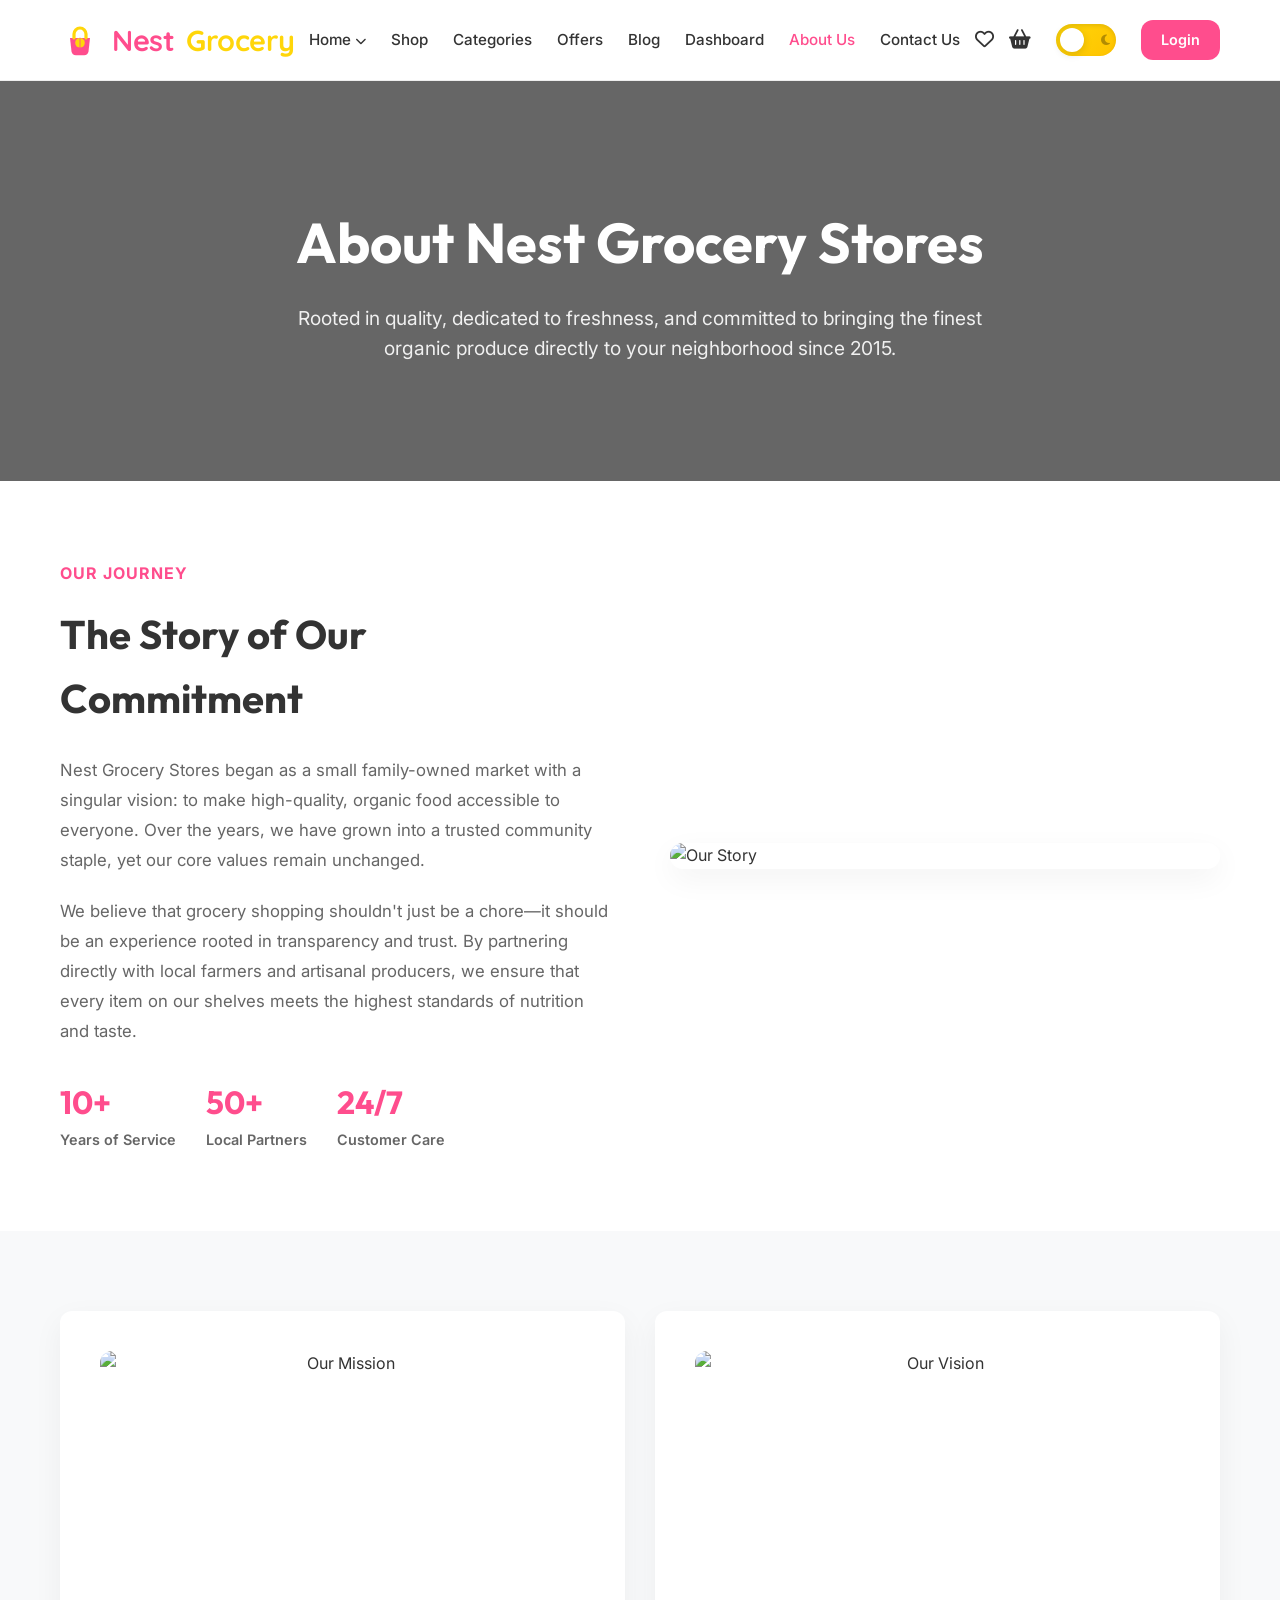
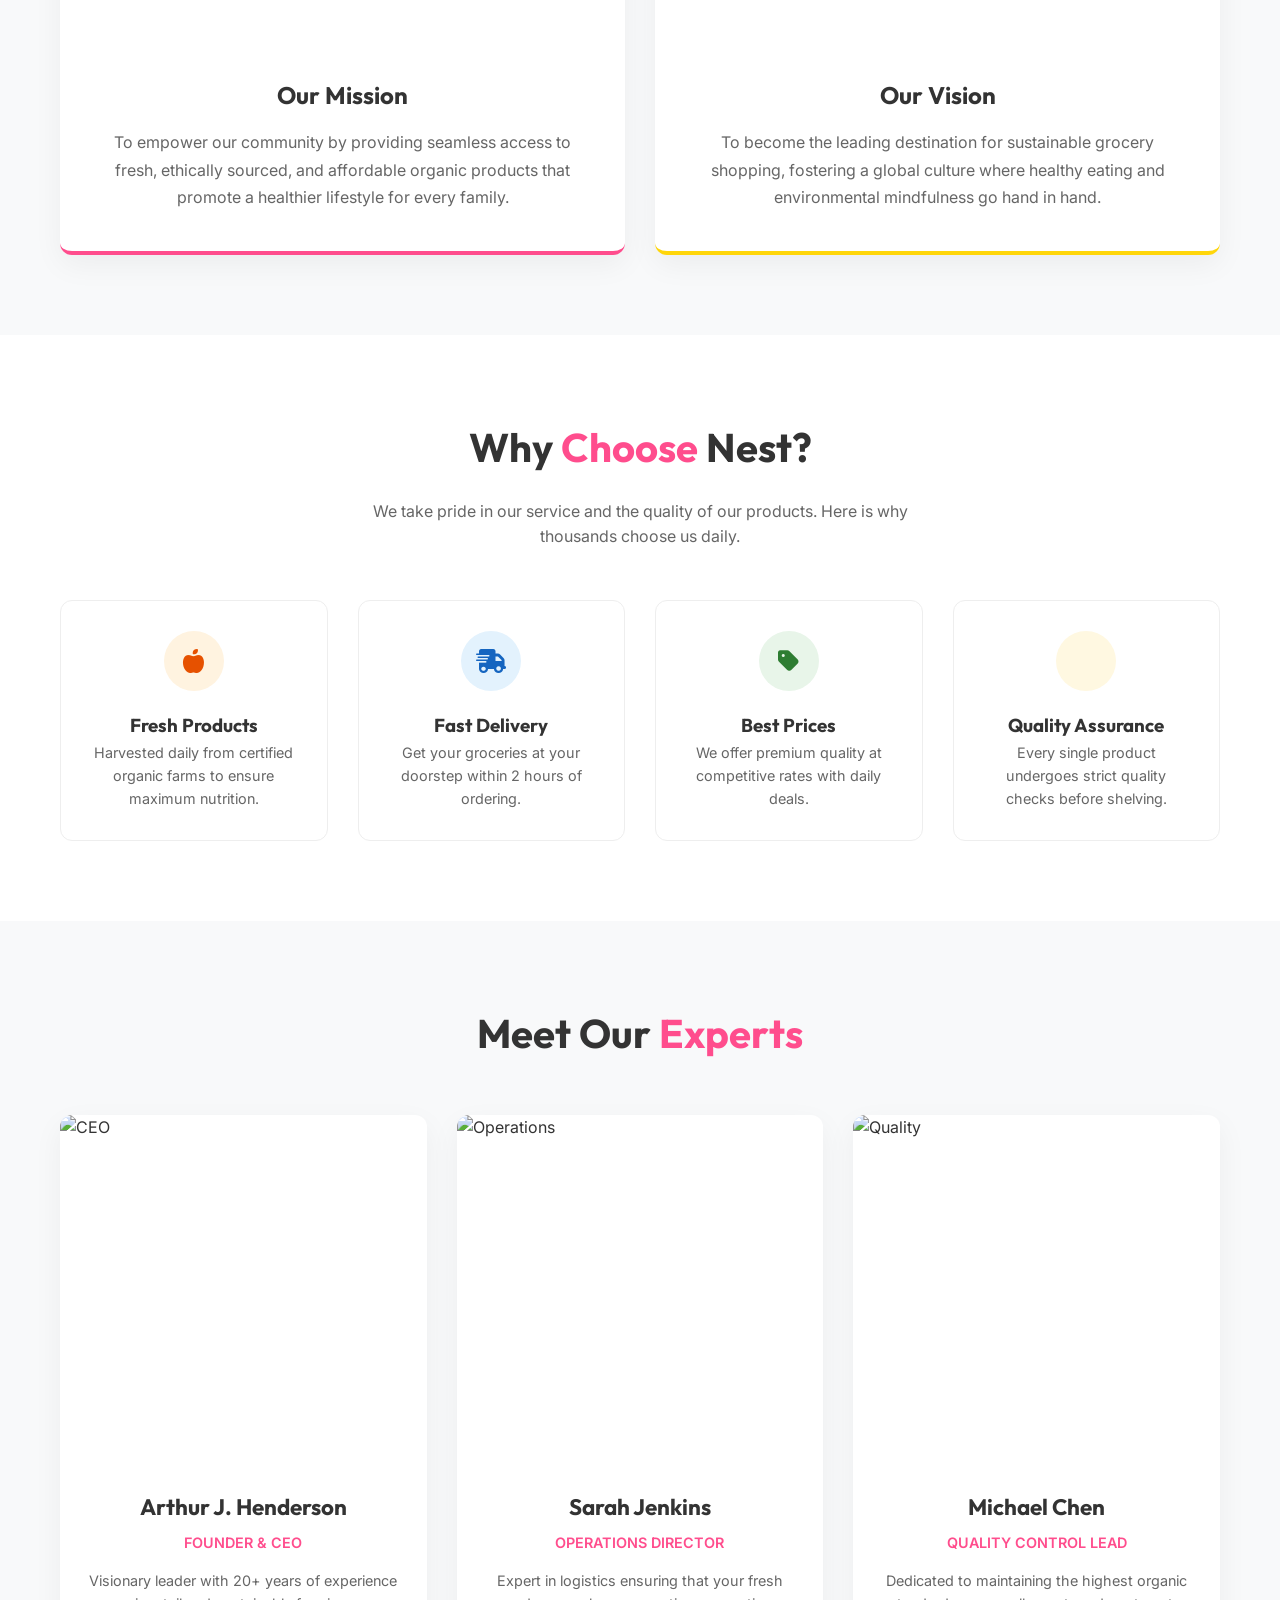
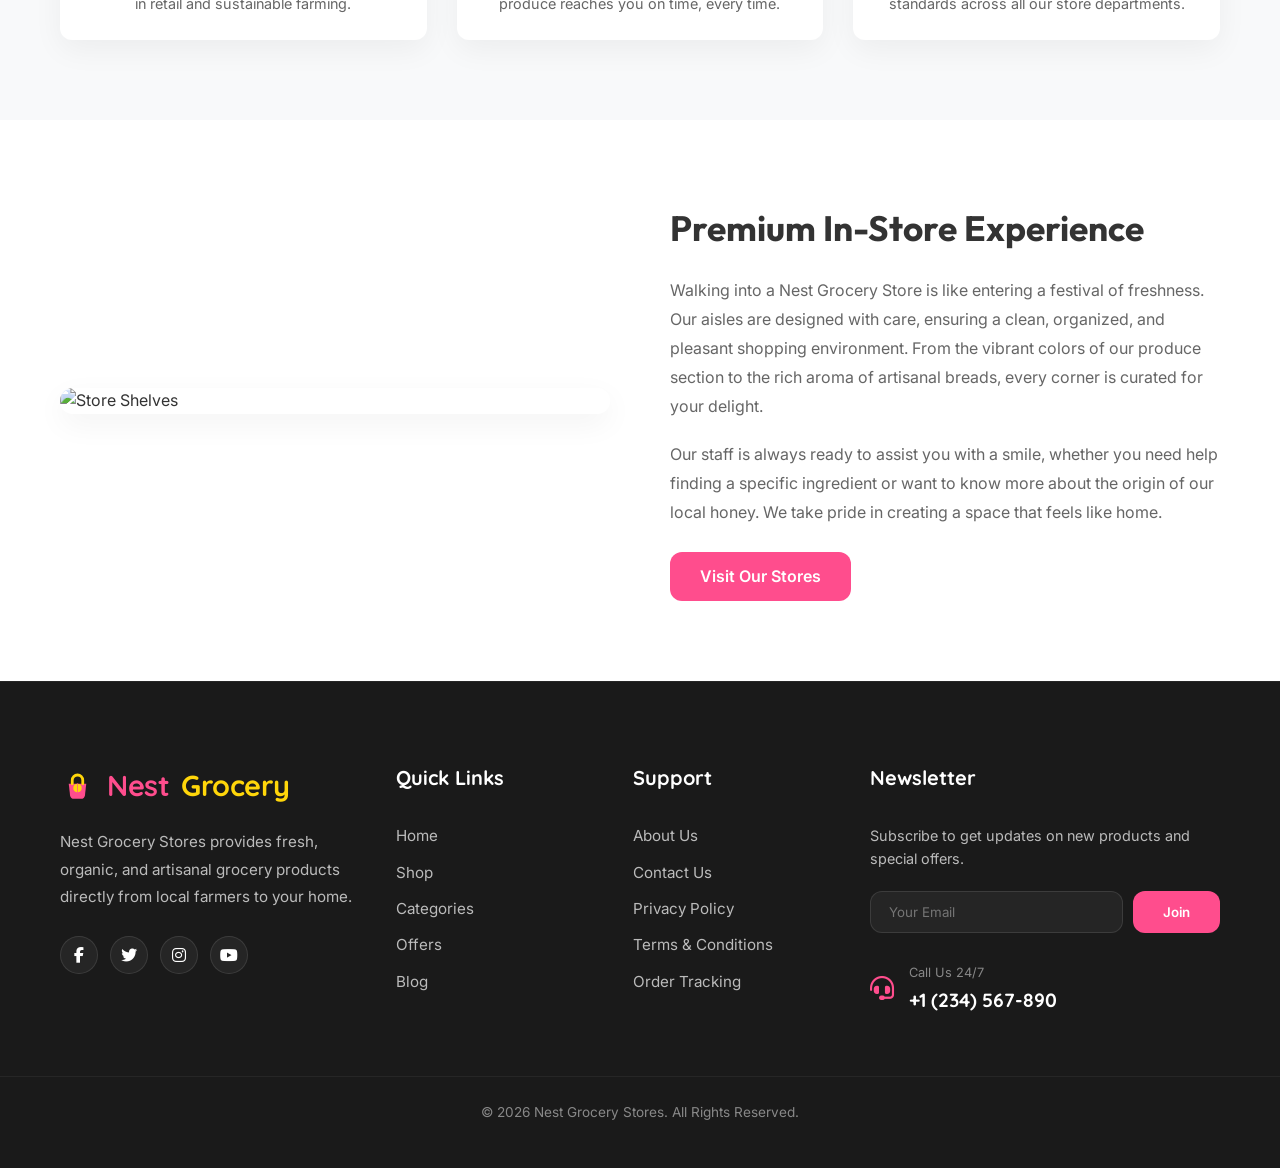
==== about.html @ db53ee0a "first commit" ====
<!DOCTYPE html>
<html lang="en">

<head>
    <meta charset="UTF-8">
    <meta name="viewport" content="width=device-width, initial-scale=1.0">
    <title>About Us | Nest Grocery Stores - Our Story & Mission</title>
    <!-- Google Fonts -->
    <link
        href="https://fonts.googleapis.com/css2?family=Inter:wght@400;500;600;700&family=Outfit:wght@500;700;800&family=Quicksand:wght@600;700&display=swap"
        rel="stylesheet">
    <!-- Font Awesome -->
    <link rel="stylesheet" href="https://cdnjs.cloudflare.com/ajax/libs/font-awesome/6.4.0/css/all.min.css">
    <!-- Favicon -->
    <link rel="icon" type="image/svg+xml" href="img/logo-icon.svg">
    <!-- Custom CSS -->
    <link rel="stylesheet" href="css/style.css">
</head>

<body>

    <!-- Header Section -->
    <header>
        <div class="container nav-container">
            <a href="index.html" class="logo">
                <div class="logo-icon">
                    <img src="img/logo-icon.svg" alt="Nest Logo">
                </div>
                Nest<span>Grocery</span>
            </a>
            <nav>
                <ul class="nav-links">
                    <li class="dropdown">
                        <a href="index.html" class="nav-link">Home <i class="fas fa-chevron-down"
                                style="font-size: 0.7rem;"></i></a>
                        <ul class="dropdown-menu">
                            <li><a href="index.html" class="dropdown-link">Home 1</a></li>
                            <li><a href="home2.html" class="dropdown-link">Home 2</a></li>
                        </ul>
                    </li>
                    <li><a href="shop.html" class="nav-link">Shop</a></li>
                    <li><a href="categories.html" class="nav-link">Categories</a></li>
                    <li><a href="offers.html" class="nav-link">Offers</a></li>
                    <li><a href="blog.html" class="nav-link">Blog</a></li>
                    <li><a href="dashboard.html" class="nav-link">Dashboard</a></li>
                    <li><a href="about.html" class="nav-link active">About Us</a></li>
                    <li><a href="contact.html" class="nav-link">Contact Us</a></li>
                </ul>
            </nav>
            <div class="nav-icons">
                <a href="wishlist.html" class="icon-btn" title="Wishlist"><i class="far fa-heart"></i></a>
                <a href="cart.html" class="icon-btn" title="Cart"><i class="fas fa-shopping-basket"></i></a>

                <div class="theme-switch-wrapper">
                    <label class="theme-switch" for="theme-switch">
                        <input type="checkbox" id="theme-switch">
                        <div class="slider">
                            <i class="fas fa-sun"></i>
                            <i class="fas fa-moon"></i>
                        </div>
                    </label>
                </div>

                <a href="login.html" class="btn btn-pink btn-sm" style="margin-left: 10px;">Login</a>

                <i class="fas fa-bars mobile-toggle"></i>
            </div>
        </div>
    </header>

    <!-- Hero Section -->
    <section class="about-hero">
        <div class="container">
            <div class="about-hero-content">
                <h1>About <span>Nest Grocery</span> Stores</h1>
                <p>Rooted in quality, dedicated to freshness, and committed to bringing the finest organic produce
                    directly to your neighborhood since 2015.</p>
            </div>
        </div>
    </section>

    <!-- Our Story Section -->
    <section class="story-section">
        <div class="container">
            <div class="story-grid">
                <div class="story-content">
                    <span
                        style="color: var(--primary-pink); font-weight: 700; text-transform: uppercase; letter-spacing: 1px;">Our
                        Journey</span>
                    <h2 style="font-size: 2.5rem; margin: 15px 0 25px;">The Story of Our <span>Commitment</span></h2>
                    <p style="color: var(--text-muted); margin-bottom: 20px; font-size: 1.05rem; line-height: 1.8;">Nest
                        Grocery Stores began as a small family-owned market with a singular vision: to make
                        high-quality, organic food accessible to everyone. Over the years, we have grown into a trusted
                        community staple, yet our core values remain unchanged.</p>
                    <p style="color: var(--text-muted); margin-bottom: 25px; font-size: 1.05rem; line-height: 1.8;">We
                        believe that grocery shopping shouldn't just be a chore—it should be an experience rooted in
                        transparency and trust. By partnering directly with local farmers and artisanal producers, we
                        ensure that every item on our shelves meets the highest standards of nutrition and taste.</p>
                    <div style="display: flex; gap: 30px; margin-top: 30px;">
                        <div>
                            <h3 style="color: var(--primary-pink); font-size: 2rem;">10+</h3>
                            <p style="font-size: 0.9rem; font-weight: 600; color: var(--text-muted);">Years of Service
                            </p>
                        </div>
                        <div>
                            <h3 style="color: var(--primary-pink); font-size: 2rem;">50+</h3>
                            <p style="font-size: 0.9rem; font-weight: 600; color: var(--text-muted);">Local Partners</p>
                        </div>
                        <div>
                            <h3 style="color: var(--primary-pink); font-size: 2rem;">24/7</h3>
                            <p style="font-size: 0.9rem; font-weight: 600; color: var(--text-muted);">Customer Care</p>
                        </div>
                    </div>
                </div>
                <div class="story-image">
                    <img src="https://images.unsplash.com/photo-1578916171728-46686eac8d58?auto=format&fit=crop&q=80&w=800"
                        alt="Our Story" style="border-radius: 20px; box-shadow: var(--shadow); width: 100%;">
                </div>
            </div>
        </div>
    </section>

    <!-- Mission & Vision Section -->
    <section class="mission-vision-section">
        <div class="container">
            <div class="mv-grid">
                <div class="mv-card">
                    <img src="https://images.unsplash.com/photo-1516594798947-e65505dbb29d?auto=format&fit=crop&q=80&w=600"
                        alt="Our Mission" class="mv-image">
                    <h2 style="margin-bottom: 15px;">Our <span>Mission</span></h2>
                    <p style="color: var(--text-muted); line-height: 1.7;">To empower our community by providing
                        seamless access to fresh, ethically sourced, and affordable organic products that promote a
                        healthier lifestyle for every family.</p>
                </div>
                <div class="mv-card vision">
                    <img src="https://images.unsplash.com/photo-1466692476868-aef1dfb1e735?auto=format&fit=crop&q=80&w=600"
                        alt="Our Vision" class="mv-image">
                    <h2 style="margin-bottom: 15px;">Our <span>Vision</span></h2>
                    <p style="color: var(--text-muted); line-height: 1.7;">To become the leading destination for
                        sustainable grocery shopping, fostering a global culture where healthy eating and environmental
                        mindfulness go hand in hand.</p>
                </div>
            </div>
        </div>
    </section>

    <!-- Why Choose Us Section -->
    <section class="section">
        <div class="container">
            <h2 class="section-title">Why <span>Choose</span> Nest?</h2>
            <p style="text-align: center; color: var(--text-muted); max-width: 600px; margin: -20px auto 40px;">We take
                pride in our service and the quality of our products. Here is why thousands choose us daily.</p>
            <div class="features-grid">
                <div class="feature-item">
                    <div class="feature-icon"><i class="fas fa-apple-whole"></i></div>
                    <h3>Fresh Products</h3>
                    <p style="color: var(--text-muted); font-size: 0.9rem;">Harvested daily from certified organic farms
                        to ensure maximum nutrition.</p>
                </div>
                <div class="feature-item">
                    <div class="feature-icon" style="background: var(--promo-blue-bg); color: var(--promo-blue-text);">
                        <i class="fas fa-truck-fast"></i>
                    </div>
                    <h3>Fast Delivery</h3>
                    <p style="color: var(--text-muted); font-size: 0.9rem;">Get your groceries at your doorstep within 2
                        hours of ordering.</p>
                </div>
                <div class="feature-item">
                    <div class="feature-icon" style="background: #e8f5e9; color: #2e7d32;"><i class="fas fa-tag"></i>
                    </div>
                    <h3>Best Prices</h3>
                    <p style="color: var(--text-muted); font-size: 0.9rem;">We offer premium quality at competitive
                        rates with daily deals.</p>
                </div>
                <div class="feature-item">
                    <div class="feature-icon" style="background: #fff8e1; color: #ffa000;"><i
                            class="fas fa-shield-check"></i></div>
                    <h3>Quality Assurance</h3>
                    <p style="color: var(--text-muted); font-size: 0.9rem;">Every single product undergoes strict
                        quality checks before shelving.</p>
                </div>
            </div>
        </div>
    </section>

    <!-- Our Team Section -->
    <section class="section" style="background-color: var(--bg-soft);">
        <div class="container">
            <h2 class="section-title">Meet Our <span>Experts</span></h2>
            <div class="team-grid">
                <div class="team-card">
                    <img src="https://images.unsplash.com/photo-1519085360753-af0119f7cbe7?auto=format&fit=crop&q=80&w=800"
                        alt="CEO" class="team-image">
                    <div class="team-info">
                        <h3 class="team-name">Arthur J. Henderson</h3>
                        <span class="team-role">Founder & CEO</span>
                        <p style="color: var(--text-muted); font-size: 0.9rem;">Visionary leader with 20+ years of
                            experience in retail and sustainable farming.</p>
                    </div>
                </div>
                <div class="team-card">
                    <img src="https://images.unsplash.com/photo-1573496359142-b8d87734a5a2?auto=format&fit=crop&q=80&w=800"
                        alt="Operations" class="team-image">
                    <div class="team-info">
                        <h3 class="team-name">Sarah Jenkins</h3>
                        <span class="team-role">Operations Director</span>
                        <p style="color: var(--text-muted); font-size: 0.9rem;">Expert in logistics ensuring that your
                            fresh produce reaches you on time, every time.</p>
                    </div>
                </div>
                <div class="team-card">
                    <img src="https://images.unsplash.com/photo-1560250097-0b93528c311a?auto=format&fit=crop&q=80&w=800"
                        alt="Quality" class="team-image">
                    <div class="team-info">
                        <h3 class="team-name">Michael Chen</h3>
                        <span class="team-role">Quality Control Lead</span>
                        <p style="color: var(--text-muted); font-size: 0.9rem;">Dedicated to maintaining the highest
                            organic standards across all our store departments.</p>
                    </div>
                </div>
            </div>
        </div>
    </section>

    <!-- Store Experience Section -->
    <section class="section">
        <div class="container">
            <div class="story-grid">
                <div class="story-image">
                    <img src="https://images.unsplash.com/photo-1628102422288-0f5f48d3c9ec?auto=format&fit=crop&q=80&w=800"
                        alt="Store Shelves" style="border-radius: 20px; box-shadow: var(--shadow); width: 100%;">
                </div>
                <div class="story-content">
                    <h2 style="font-size: 2.2rem; margin-bottom: 20px;">Premium <span>In-Store</span> Experience</h2>
                    <p style="color: var(--text-muted); line-height: 1.8; margin-bottom: 20px;">Walking into a Nest
                        Grocery Store is like entering a festival of freshness. Our aisles are designed with care,
                        ensuring a clean, organized, and pleasant shopping environment. From the vibrant colors of our
                        produce section to the rich aroma of artisanal breads, every corner is curated for your delight.
                    </p>
                    <p style="color: var(--text-muted); line-height: 1.8;">Our staff is always ready to assist you with
                        a smile, whether you need help finding a specific ingredient or want to know more about the
                        origin of our local honey. We take pride in creating a space that feels like home.</p>
                    <a href="contact.html" class="btn btn-pink" style="margin-top: 25px;">Visit Our Stores</a>
                </div>
            </div>
        </div>
    </section>

    <!-- Footer Section -->
    <footer>
        <div class="container footer-grid">
            <div class="footer-about">
                <a href="index.html" class="logo" style="margin-bottom: 20px;">
                    <div class="logo-icon">
                        <img src="img/logo-icon.svg" alt="Nest Logo" style="height: 35px;">
                    </div>
                    Nest<span>Grocery</span>
                </a>
                <p>Nest Grocery Stores provides fresh, organic, and artisanal grocery products directly from local
                    farmers to your home.</p>
                <div class="social-icons">
                    <a href="#" class="social-icon"><i class="fab fa-facebook-f"></i></a>
                    <a href="#" class="social-icon"><i class="fab fa-twitter"></i></a>
                    <a href="#" class="social-icon"><i class="fab fa-instagram"></i></a>
                    <a href="#" class="social-icon"><i class="fab fa-youtube"></i></a>
                </div>
            </div>

            <div class="footer-links-col">
                <h4 class="footer-title">Quick Links</h4>
                <ul class="footer-links">
                    <li><a href="index.html">Home</a></li>
                    <li><a href="shop.html">Shop</a></li>
                    <li><a href="categories.html">Categories</a></li>
                    <li><a href="offers.html">Offers</a></li>
                    <li><a href="blog.html">Blog</a></li>
                </ul>
            </div>

            <div class="footer-links-col">
                <h4 class="footer-title">Support</h4>
                <ul class="footer-links">
                    <li><a href="about.html">About Us</a></li>
                    <li><a href="contact.html">Contact Us</a></li>
                    <li><a href="#">Privacy Policy</a></li>
                    <li><a href="#">Terms & Conditions</a></li>
                    <li><a href="#">Order Tracking</a></li>
                </ul>
            </div>

            <div class="footer-newsletter">
                <h4 class="footer-title">Newsletter</h4>
                <p style="font-size: 0.9rem; color: #bbbbbb; margin-bottom: 20px;">Subscribe to get updates on new
                    products and special offers.</p>
                <form class="newsletter-form">
                    <input type="email" placeholder="Your Email">
                    <button type="submit" class="btn btn-pink">Join</button>
                </form>
                <div class="footer-contact-info"
                    style="margin-top: 30px; display: flex; align-items: center; gap: 15px;">
                    <div class="phone-icon" style="color: var(--primary-pink); font-size: 1.5rem;">
                        <i class="fas fa-headset"></i>
                    </div>
                    <div>
                        <p style="font-size: 0.8rem; color: #888888; margin-bottom: 2px;">Call Us 24/7</p>
                        <h4 style="font-family: 'Quicksand', sans-serif; color: #ffffff;">+1 (234) 567-890</h4>
                    </div>
                </div>
            </div>
        </div>
        <div class="copyright">
            <div class="container">
                <p>&copy; 2026 Nest Grocery Stores. All Rights Reserved.</p>
            </div>
        </div>
    </footer>

    <!-- Scripts -->
    <script src="js/main.js"></script>
</body>

</html>
---- css/style.css ----
/* Design System - Nest Grocery Stores */
:root {
    /* Light Mode Palette */
    --primary-pink: #ff4d8d;
    --primary-yellow: #ffd60a;
    --primary-pink-hover: #e03a74;
    --primary-yellow-hover: #ffca00;

    --bg-color: #ffffff;
    --bg-soft: #f8f9fa;
    --text-color: #333333;
    --text-muted: #666666;
    --border-color: #eeeeee;
    --card-bg: #ffffff;
    --shadow: 0 10px 30px rgba(0, 0, 0, 0.05);
    --header-bg: rgba(255, 255, 255, 0.9);

    --white: #ffffff;
    --black: #000000;
    --promo-orange-bg: #fff3e0;
    --promo-orange-text: #e65100;
    --promo-blue-bg: #e3f2fd;
    --promo-blue-text: #1565c0;
    --success-bg: #e8f5e9;
    --success-text: #2e7d32;
    --warning-bg: #fff8e1;
    --warning-text: #ffa000;

    /* Transitions */
    --transition: all 0.3s cubic-bezier(0.4, 0, 0.2, 1);
    --radius: 12px;
}

[data-theme="dark"] {
    --bg-color: #121212;
    --bg-soft: #1e1e1e;
    --text-color: #e0e0e0;
    --text-muted: #aaaaaa;
    --border-color: #333333;
    --card-bg: #1e1e1e;
    --shadow: 0 10px 30px rgba(0, 0, 0, 0.3);
    --header-bg: rgba(18, 18, 18, 0.9);
    --promo-orange-bg: #2d1d10;
    --promo-orange-text: #ffb74d;
    --promo-blue-bg: #0d2538;
    --promo-blue-text: #90caf9;
    --success-bg: #1b3320;
    --success-text: #81c784;
    --warning-bg: #332b00;
    --warning-text: #ffd54f;
}

* {
    margin: 0;
    padding: 0;
    box-sizing: border-box;
}

body {
    font-family: 'Inter', sans-serif;
    background-color: var(--bg-color);
    color: var(--text-color);
    line-height: 1.6;
    transition: var(--transition);
    overflow-x: hidden;
}

h1,
h2,
h3,
h4,
h5,
h6 {
    font-family: 'Outfit', sans-serif;
}

a {
    text-decoration: none;
    color: inherit;
    transition: var(--transition);
}

ul {
    list-style: none;
}

img {
    max-width: 100%;
    display: block;
}

button {
    cursor: pointer;
    border: none;
    outline: none;
    background: none;
    font-family: inherit;
    transition: var(--transition);
}

/* Global Container */
.container {
    max-width: 1200px;
    margin: 0 auto;
    padding: 0 20px;
}

/* Section Spacing */
.section {
    padding: 80px 0;
}

/* Headings */
.section-title {
    text-align: center;
    font-size: 2.5rem;
    margin-bottom: 40px;
}

.section-title span {
    color: var(--primary-pink);
}

/* Buttons */
.btn {
    display: inline-block;
    padding: 12px 30px;
    border-radius: var(--radius);
    font-weight: 600;
    text-align: center;
    white-space: nowrap;
}

.btn-sm {
    padding: 8px 20px;
    font-size: 0.9rem;
}

.btn-pink {
    background-color: var(--primary-pink);
    color: var(--white);
}

.btn-pink:hover {
    background-color: var(--primary-pink-hover);
    transform: translateY(-3px);
    box-shadow: 0 5px 15px rgba(255, 77, 141, 0.3);
}

.btn-yellow {
    background-color: var(--primary-yellow);
    color: var(--black);
}

.btn-yellow:hover {
    background-color: var(--primary-yellow-hover);
    transform: translateY(-3px);
    box-shadow: 0 5px 15px rgba(255, 214, 10, 0.3);
}

.btn-outline {
    border: 2px solid var(--primary-pink);
    color: var(--primary-pink);
}

.btn-outline:hover {
    background-color: var(--primary-pink);
    color: var(--white);
}

/* Header & Navigation */
header {
    position: sticky;
    top: 0;
    z-index: 1000;
    background-color: var(--header-bg);
    backdrop-filter: blur(10px);
    border-bottom: 1px solid var(--border-color);
    transition: var(--transition);
}

.nav-container {
    display: flex;
    justify-content: space-between;
    align-items: center;
    height: 80px;
}

.logo {
    font-family: 'Quicksand', sans-serif;
    font-size: 1.8rem;
    font-weight: 700;
    color: var(--primary-pink);
    display: flex;
    align-items: center;
    gap: 12px;
    letter-spacing: -0.5px;
}

.logo-icon {
    display: flex;
    align-items: center;
    justify-content: center;
}

.logo-icon img {
    height: 40px;
    width: auto;
}

.logo span {
    color: var(--primary-yellow);
}

.nav-links {
    display: flex;
    gap: 25px;
    align-items: center;
}

.nav-link {
    font-weight: 500;
    font-size: 0.95rem;
    position: relative;
}

.nav-link:hover,
.nav-link.active {
    color: var(--primary-pink);
}

/* Dropdown */
.dropdown {
    position: relative;
}

.dropdown-menu {
    position: absolute;
    top: 100%;
    left: 0;
    background-color: var(--card-bg);
    min-width: 180px;
    box-shadow: var(--shadow);
    border-radius: var(--radius);
    padding: 10px 0;
    opacity: 0;
    visibility: hidden;
    transform: translateY(10px);
    transition: var(--transition);
    border: 1px solid var(--border-color);
}

.dropdown:hover .dropdown-menu {
    opacity: 1;
    visibility: visible;
    transform: translateY(0);
}

.dropdown-link {
    display: block;
    padding: 10px 20px;
    font-size: 0.9rem;
}

.dropdown-link:hover {
    background-color: var(--bg-soft);
    color: var(--primary-pink);
}

.nav-icons {
    display: flex;
    align-items: center;
    gap: 15px;
}

.icon-btn {
    font-size: 1.2rem;
    color: var(--text-color);
    position: relative;
}

.icon-btn:hover {
    color: var(--primary-pink);
}

.badge {
    position: absolute;
    top: -8px;
    right: -8px;
    background-color: var(--primary-pink);
    color: white;
    font-size: 0.7rem;
    width: 18px;
    height: 18px;
    border-radius: 50%;
    display: flex;
    align-items: center;
    justify-content: center;
}

/* Mobile Menu Toggle */
.mobile-toggle {
    display: none;
    font-size: 1.5rem;
}

/* Redesigned Theme Toggle */
.theme-switch-wrapper {
    display: flex;
    align-items: center;
    margin-left: 10px;
}

.theme-switch {
    display: inline-block;
    height: 32px;
    position: relative;
    width: 60px;
    transition: transform var(--transition);
}

.theme-switch input {
    display: none;
}

.slider {
    background: linear-gradient(135deg, var(--primary-yellow), #ffc300);
    bottom: 0;
    cursor: pointer;
    left: 0;
    position: absolute;
    right: 0;
    top: 0;
    transition: 0.4s cubic-bezier(0.4, 0, 0.2, 1);
    border-radius: 34px;
    box-shadow: inset 0 2px 4px rgba(0, 0, 0, 0.1);
    display: flex;
    align-items: center;
    justify-content: space-between;
    padding: 0 6px;
}

.slider i {
    font-size: 12px;
    transition: 0.4s;
    z-index: 1;
}

.slider .fa-sun {
    color: #fff;
}

.slider .fa-moon {
    color: rgba(0, 0, 0, 0.3);
}

.slider:before {
    background: #fff;
    bottom: 4px;
    content: "";
    height: 24px;
    left: 4px;
    position: absolute;
    transition: 0.4s cubic-bezier(0.4, 0, 0.2, 1);
    width: 24px;
    border-radius: 50%;
    z-index: 2;
    box-shadow: 0 2px 8px rgba(0, 0, 0, 0.15);
}

input:checked+.slider {
    background: linear-gradient(135deg, var(--primary-pink), #d81b60);
}

input:checked+.slider .fa-sun {
    color: rgba(255, 255, 255, 0.3);
}

input:checked+.slider .fa-moon {
    color: #fff;
}

input:checked+.slider:before {
    transform: translateX(28px);
}

.theme-switch:hover {
    transform: scale(1.1);
}

.theme-switch:hover .slider {
    box-shadow: 0 0 15px rgba(255, 77, 141, 0.2);
}

/* Hero Section Home 1 */
.hero-1 {
    height: calc(100vh - 80px);
    display: flex;
    align-items: center;
    background: linear-gradient(135deg, rgba(255, 77, 141, 0.1), rgba(255, 214, 10, 0.1));
    position: relative;
    overflow: hidden;
}

.hero-1::before {
    content: '';
    position: absolute;
    top: -100px;
    right: -100px;
    width: 400px;
    height: 400px;
    background: radial-gradient(circle, var(--primary-pink) 0%, transparent 70%);
    opacity: 0.05;
    z-index: -1;
}

.hero-content {
    flex: 1;
}

.hero-tag {
    color: var(--primary-pink);
    font-weight: 700;
    margin-bottom: 20px;
    display: block;
    text-transform: uppercase;
    letter-spacing: 2px;
}

.hero-title {
    font-size: 4rem;
    line-height: 1.1;
    margin-bottom: 25px;
}

.hero-title span {
    color: var(--primary-pink);
}

.hero-desc {
    font-size: 1.1rem;
    color: var(--text-muted);
    margin-bottom: 35px;
    max-width: 500px;
}

.hero-image {
    flex: 1;
    display: flex;
    justify-content: center;
}

.hero-image img {
    max-width: 100%;
    animation: float 6s ease-in-out infinite;
}

@keyframes float {
    0% {
        transform: translateY(0px);
    }

    50% {
        transform: translateY(-20px);
    }

    100% {
        transform: translateY(0px);
    }
}

/* Hero Section Home 2 */
.hero-2 {
    padding: 60px 0;
    background-color: var(--bg-soft);
}

.hero-2-grid {
    display: grid;
    grid-template-columns: 1fr 1fr;
    gap: 30px;
    align-items: center;
}

.hero-2-text h1 {
    font-size: 3.5rem;
    margin-bottom: 20px;
}

/* Category Cards */
.categories-grid {
    display: grid;
    grid-template-columns: repeat(auto-fit, minmax(150px, 1fr));
    gap: 20px;
    margin-top: 50px;
}

.category-card {
    background-color: var(--card-bg);
    padding: 30px 20px;
    border-radius: var(--radius);
    text-align: center;
    box-shadow: var(--shadow);
    border: 1px solid var(--border-color);
    transition: var(--transition);
}

.category-card:hover {
    transform: translateY(-10px);
    border-color: var(--primary-pink);
}

.category-icon {
    font-size: 3rem;
    margin-bottom: 15px;
    display: block;
}

.category-card h3 {
    font-size: 1rem;
}

/* Product Cards */
.products-grid {
    display: grid;
    grid-template-columns: repeat(auto-fill, minmax(250px, 1fr));
    gap: 30px;
    transition: opacity 0.3s ease;
}

.product-card {
    background-color: var(--card-bg);
    border-radius: var(--radius);
    overflow: hidden;
    box-shadow: var(--shadow);
    border: 1px solid var(--border-color);
    transition: var(--transition);
    position: relative;
}

.product-card:hover {
    transform: translateY(-5px);
    box-shadow: 0 15px 40px rgba(0, 0, 0, 0.1);
}

.product-image {
    position: relative;
    background-color: var(--bg-soft);
    display: flex;
    justify-content: center;
    height: 200px;
    align-items: center;
    overflow: hidden;
}

[data-theme="dark"] .product-image {
    background-color: #252525;
}

.product-image img {
    width: 100%;
    height: 100%;
    object-fit: cover;
    display: block;
    transition: var(--transition);
}

.product-badge {
    position: absolute;
    top: 15px;
    left: 15px;
    background-color: var(--primary-pink);
    color: white;
    padding: 4px 10px;
    border-radius: 4px;
    font-size: 0.75rem;
    font-weight: 600;
}

.wishlist-btn {
    position: absolute;
    top: 15px;
    right: 15px;
    background: white;
    width: 35px;
    height: 35px;
    border-radius: 50%;
    display: flex;
    align-items: center;
    justify-content: center;
    box-shadow: var(--shadow);
    color: var(--text-muted);
}

.wishlist-btn:hover {
    color: var(--primary-pink);
}

.product-info {
    padding: 20px;
}

.product-cat {
    font-size: 0.8rem;
    color: var(--text-muted);
    display: block;
    margin-bottom: 5px;
}

.product-name {
    font-size: 1.1rem;
    font-weight: 700;
    margin-bottom: 10px;
}

.product-rating {
    color: var(--primary-yellow);
    font-size: 0.85rem;
    margin-bottom: 15px;
}

.product-price-row {
    display: flex;
    justify-content: space-between;
    align-items: center;
}

.product-price {
    font-size: 1.25rem;
    font-weight: 800;
    color: var(--primary-pink);
}

.old-price {
    font-size: 0.9rem;
    text-decoration: line-through;
    color: var(--text-muted);
    margin-right: 5px;
}

.add-btn {
    background-color: var(--primary-pink);
    color: white;
    padding: 8px 15px;
    border-radius: var(--radius);
    font-size: 0.9rem;
    font-weight: 600;
}

.add-btn:hover {
    background-color: var(--primary-pink-hover);
}

/* Offers Section */
.offer-banner {
    background: linear-gradient(rgba(255, 77, 141, 0.8), rgba(255, 214, 10, 0.8)), url('https://images.unsplash.com/photo-1542838132-92c53300491e?auto=format&fit=crop&q=80&w=1000') center/cover;
    padding: 60px;
    border-radius: var(--radius);
    color: white;
    text-align: center;
}

/* Footer */
footer {
    background-color: #1a1a1a;
    color: #ffffff;
    padding: 80px 0 20px;
    border-top: 1px solid rgba(255, 255, 255, 0.05);
}

.footer-grid {
    display: grid;
    grid-template-columns: 1.5fr 1fr 1fr 1.5fr;
    gap: 40px;
    margin-bottom: 60px;
}

[data-theme="dark"] footer {
    background-color: #0a0a0a;
}

.footer-logo {
    font-family: 'Quicksand', sans-serif;
    font-size: 1.8rem;
    font-weight: 700;
    color: var(--primary-pink);
    margin-bottom: 20px;
    display: flex;
    align-items: center;
    gap: 10px;
}

.footer-about p {
    color: #bbbbbb;
    margin-bottom: 25px;
    font-size: 0.95rem;
    line-height: 1.8;
}

.social-icons {
    display: flex;
    gap: 12px;
}

.social-icon {
    width: 38px;
    height: 38px;
    border-radius: 50%;
    background-color: rgba(255, 255, 255, 0.05);
    display: flex;
    align-items: center;
    justify-content: center;
    border: 1px solid rgba(255, 255, 255, 0.1);
    font-size: 1rem;
    color: #ffffff;
}

.social-icon:hover {
    background-color: var(--primary-pink);
    color: white;
    border-color: var(--primary-pink);
}

.footer-title {
    color: #ffffff;
    font-size: 1.25rem;
    font-weight: 700;
    margin-bottom: 30px;
    font-family: 'Quicksand', sans-serif;
}

.footer-links li {
    margin-bottom: 12px;
}

.footer-links a {
    color: #bbbbbb;
    font-size: 0.95rem;
    display: block;
    transition: var(--transition);
}

.footer-links a:hover {
    color: var(--primary-pink);
    transform: translateX(5px);
}

.newsletter-form {
    display: flex;
    gap: 10px;
    margin-top: 10px;
}

.newsletter-form input {
    flex: 1;
    padding: 12px 18px;
    border-radius: var(--radius);
    border: 1px solid rgba(255, 255, 255, 0.1);
    background-color: rgba(255, 255, 255, 0.05);
    color: #ffffff;
    font-family: inherit;
}

.newsletter-form input:focus {
    outline: none;
    border-color: var(--primary-pink);
}

.footer-contact-info h4 {
    color: #ffffff;
    font-size: 1.2rem;
    font-weight: 700;
}

.copyright {
    text-align: center;
    padding: 25px 0;
    border-top: 1px solid rgba(255, 255, 255, 0.05);
    color: #888888;
    font-size: 0.85rem;
    margin-top: 20px;
}

/* Blog Section */
.blog-grid {
    display: grid;
    grid-template-columns: repeat(auto-fill, minmax(280px, 1fr));
    gap: 30px;
    transition: opacity 0.3s ease;
}

.blog-card {
    background-color: var(--card-bg);
    border-radius: var(--radius);
    overflow: hidden;
    box-shadow: var(--shadow);
    border: 1px solid var(--border-color);
}

.blog-image {
    height: 250px;
    overflow: hidden;
}

.blog-image img {
    width: 100%;
    height: 100%;
    object-fit: cover;
    display: block;
    transition: var(--transition);
}

.blog-card:hover .blog-image img {
    transform: scale(1.1);
}

.blog-content {
    padding: 25px;
}

.blog-date {
    font-size: 0.8rem;
    color: var(--text-muted);
    display: block;
    margin-bottom: 10px;
}

.blog-title {
    font-size: 1.25rem;
    margin-bottom: 15px;
    font-weight: 700;
}

.blog-desc {
    color: var(--text-muted);
    font-size: 0.95rem;
    margin-bottom: 20px;
}

/* Auth Pages (Login/Signup) */
.auth-page {
    min-height: 100vh;
    display: flex;
    align-items: center;
    justify-content: center;
    background: linear-gradient(135deg, rgba(255, 77, 141, 0.05), rgba(255, 214, 10, 0.05));
    padding: 20px;
}

.auth-card {
    background-color: var(--card-bg);
    width: 100%;
    max-width: 450px;
    padding: 50px;
    border-radius: 20px;
    box-shadow: var(--shadow);
    border: 1px solid var(--border-color);
    text-align: center;
}

.auth-header h1 {
    font-family: 'Quicksand', sans-serif;
    font-size: 2.2rem;
    font-weight: 700;
    margin-bottom: 10px;
}

.auth-header p {
    color: var(--text-muted);
    margin-bottom: 30px;
}

.form-group {
    margin-bottom: 20px;
    text-align: left;
}

.form-group label {
    display: block;
    margin-bottom: 8px;
    font-weight: 600;
    font-size: 0.9rem;
}

.form-group input {
    width: 100%;
    padding: 12px 15px;
    border-radius: var(--radius);
    border: 1px solid var(--border-color);
    background-color: var(--bg-soft);
    color: var(--text-color);
}

.form-group input:focus {
    border-color: var(--primary-pink);
    outline: none;
}

.auth-btn {
    width: 100%;
    padding: 15px;
    font-size: 1rem;
    margin-top: 10px;
}

.auth-footer {
    margin-top: 30px;
    font-size: 0.9rem;
    color: var(--text-muted);
}

.auth-footer a {
    color: var(--primary-pink);
    font-weight: 600;
}

/* Dashboard */
.dashboard-grid {
    display: grid;
    grid-template-columns: 280px 1fr;
    gap: 40px;
}

.dashboard-sidebar {
    background-color: var(--card-bg);
    padding: 30px;
    border-radius: var(--radius);
    border: 1px solid var(--border-color);
    height: fit-content;
}

.user-info {
    text-align: center;
    margin-bottom: 30px;
    padding-bottom: 30px;
    border-bottom: 1px solid var(--border-color);
}

.user-avatar {
    width: 100px;
    height: 100px;
    border-radius: 50%;
    margin: 0 auto 15px;
    background-color: var(--primary-pink);
    color: white;
    display: flex;
    align-items: center;
    justify-content: center;
    font-size: 3rem;
    font-weight: 700;
}

.dashboard-nav li {
    margin-bottom: 10px;
}

.dashboard-nav-link {
    display: flex;
    align-items: center;
    gap: 15px;
    padding: 12px 20px;
    border-radius: var(--radius);
    font-weight: 500;
}

.dashboard-nav-link i {
    font-size: 1.1rem;
}

.dashboard-nav-link:hover,
.dashboard-nav-link.active {
    background-color: var(--primary-pink);
    color: white;
}

.dashboard-content {
    background-color: var(--card-bg);
    padding: 40px;
    border-radius: var(--radius);
    border: 1px solid var(--border-color);
}

.dash-stats {
    display: grid;
    grid-template-columns: repeat(3, 1fr);
    gap: 20px;
    margin-bottom: 40px;
}

.stat-card {
    padding: 25px;
    background-color: var(--bg-soft);
    border-radius: var(--radius);
    text-align: center;
}

.stat-card h4 {
    font-size: 0.9rem;
    color: var(--text-muted);
    margin-bottom: 10px;
}

.stat-card span {
    font-size: 1.8rem;
    font-weight: 800;
    color: var(--primary-pink);
}

/* Orders Table */
.orders-table {
    width: 100%;
    border-collapse: collapse;
}

.orders-table th {
    text-align: left;
    padding: 15px;
    border-bottom: 2px solid var(--border-color);
    font-weight: 700;
}

.orders-table td {
    padding: 15px;
    border-bottom: 1px solid var(--border-color);
}

.status {
    padding: 5px 12px;
    border-radius: 20px;
    font-size: 0.8rem;
    font-weight: 600;
}

.status.delivered {
    background-color: var(--success-bg);
    color: var(--success-text);
}

.status.pending {
    background-color: var(--warning-bg);
    color: var(--warning-text);
}

/* Filter & Sort */
.shop-controls {
    display: flex;
    justify-content: space-between;
    align-items: center;
    margin-bottom: 30px;
    background-color: var(--bg-soft);
    padding: 20px;
    border-radius: var(--radius);
}

.search-box {
    position: relative;
    width: 300px;
}

.search-box input {
    width: 100%;
    padding: 10px 15px 10px 40px;
    border-radius: 30px;
    border: 1px solid var(--border-color);
}

.search-box i {
    position: absolute;
    left: 15px;
    top: 50%;
    transform: translateY(-50%);
    color: var(--text-muted);
}

/* Pagination Styling */
.pagination-container,
.page-numbers {
    display: flex;
    justify-content: center;
    align-items: center;
    gap: 12px;
}

.pagination-container {
    margin-top: 60px;
}

.pagination-btn,
.page-number {
    width: 42px;
    height: 42px;
    display: flex;
    align-items: center;
    justify-content: center;
    border-radius: 10px;
    border: 1px solid var(--border-color);
    background-color: var(--card-bg);
    color: var(--text-color);
    font-weight: 600;
    cursor: pointer;
    transition: var(--transition);
}

.pagination-btn:hover,
.page-number:hover {
    border-color: var(--primary-pink);
    color: var(--primary-pink);
    transform: translateY(-3px);
    box-shadow: 0 5px 15px rgba(255, 77, 141, 0.15);
}

.page-number.active {
    background: linear-gradient(135deg, var(--primary-pink), #d81b60);
    color: white;
    border-color: var(--primary-pink);
    box-shadow: 0 5px 15px rgba(255, 77, 141, 0.3);
}

.pagination-btn i {
    font-size: 0.8rem;
}

/* Responsive Design */
@media (max-width: 1024px) {
    .hero-title {
        font-size: 3rem;
    }

    .footer-grid {
        grid-template-columns: 1fr 1fr;
    }
}

@media (max-width: 768px) {
    .footer-grid {
        grid-template-columns: 1fr;
        text-align: center;
        gap: 50px;
    }

    .footer-logo,
    .social-icons,
    .newsletter-form,
    .footer-contact-info {
        justify-content: center;
    }

    .footer-about p {
        margin: 0 auto 25px;
    }

    .nav-links {
        position: fixed;
        top: 80px;
        left: -100%;
        width: 100%;
        height: calc(100vh - 80px);
        background-color: var(--bg-color);
        flex-direction: column;
        padding: 40px;
        transition: 0.3s;
        z-index: 999;
    }

    .nav-links.active {
        left: 0;
    }

    .mobile-toggle {
        display: block;
    }

    .hero-1 {
        height: auto;
        padding: 60px 0;
        flex-direction: column;
        text-align: center;
    }

    .hero-desc {
        margin: 0 auto 35px;
    }

    .hero-2-grid {
        grid-template-columns: 1fr;
        text-align: center;
    }

    .dashboard-grid {
        grid-template-columns: 1fr;
    }
}

@media (max-width: 480px) {
    .hero-title {
        font-size: 2.5rem;
    }

    .section-title {
        font-size: 2rem;
    }

    .footer-grid {
        grid-template-columns: 1fr;
    }
}

.pagination-container,
.page-numbers {
    gap: 12px;
}

@media (max-width: 480px) {

    .pagination-container,
    .page-numbers {
        gap: 6px;
    }

    .pagination-btn,
    .page-number {
        width: 36px;
        height: 36px;
        font-size: 0.85rem;
    }
}

/* About Page Specific Styles */
.about-hero {
    height: 400px;
    background: linear-gradient(rgba(0, 0, 0, 0.6), rgba(0, 0, 0, 0.6)), url('https://images.unsplash.com/photo-1542838132-92c53300491e?auto=format&fit=crop&q=80&w=1600');
    background-size: cover;
    background-position: center;
    display: flex;
    align-items: center;
    justify-content: center;
    text-align: center;
    color: var(--white);
}

.about-hero-content h1 {
    font-size: 3.5rem;
    margin-bottom: 15px;
}

.about-hero-content p {
    font-size: 1.2rem;
    max-width: 700px;
    margin: 0 auto;
    opacity: 0.9;
}

.story-section {
    padding: 80px 0;
}

.story-grid {
    display: grid;
    grid-template-columns: 1fr 1fr;
    gap: 60px;
    align-items: center;
}

.mission-vision-section {
    padding: 80px 0;
    background-color: var(--bg-soft);
}

.mv-grid {
    display: grid;
    grid-template-columns: 1fr 1fr;
    gap: 30px;
}

.mv-card {
    background: var(--card-bg);
    padding: 40px;
    border-radius: var(--radius);
    text-align: center;
    box-shadow: var(--shadow);
    border-bottom: 4px solid var(--primary-pink);
}

.mv-card.vision {
    border-bottom-color: var(--primary-yellow);
}

.mv-image {
    width: 100%;
    height: 300px;
    object-fit: cover;
    border-radius: var(--radius);
    margin-bottom: 25px;
}

.features-grid {
    display: grid;
    grid-template-columns: repeat(auto-fit, minmax(250px, 1fr));
    gap: 30px;
    margin-top: 50px;
}

.feature-item {
    padding: 30px;
    background: var(--card-bg);
    border-radius: var(--radius);
    text-align: center;
    transition: var(--transition);
    border: 1px solid var(--border-color);
}

.feature-item:hover {
    transform: translateY(-10px);
    border-color: var(--primary-pink);
    box-shadow: var(--shadow);
}

.feature-icon {
    width: 60px;
    height: 60px;
    background: var(--promo-orange-bg);
    color: var(--promo-orange-text);
    display: flex;
    align-items: center;
    justify-content: center;
    font-size: 1.5rem;
    border-radius: 50%;
    margin: 0 auto 20px;
}

.team-grid {
    display: grid;
    grid-template-columns: repeat(auto-fit, minmax(280px, 1fr));
    gap: 30px;
    margin-top: 50px;
}

.team-card {
    background: var(--card-bg);
    border-radius: var(--radius);
    overflow: hidden;
    box-shadow: var(--shadow);
}

.team-image {
    width: 100%;
    height: 350px;
    object-fit: cover;
}

.team-info {
    padding: 25px;
    text-align: center;
}

.team-name {
    font-size: 1.4rem;
    margin-bottom: 5px;
}

.team-role {
    color: var(--primary-pink);
    font-weight: 600;
    font-size: 0.9rem;
    text-transform: uppercase;
    margin-bottom: 15px;
    display: block;
}

@media (max-width: 768px) {

    .story-grid,
    .mv-grid {
        grid-template-columns: 1fr;
    }

    .about-hero-content h1 {
        font-size: 2.5rem;
    }
}

/* =============================================
   CART & WISHLIST BADGE SYSTEM
   ============================================= */

.icon-btn {
    position: relative;
    display: inline-flex;
    align-items: center;
    justify-content: center;
}

.icon-btn .badge {
    display: none;
    /* hidden until items added */
    position: absolute;
    top: -8px;
    right: -10px;
    min-width: 18px;
    height: 18px;
    padding: 0 4px;
    border-radius: 50px;
    background: linear-gradient(135deg, var(--primary-pink), #ffd60a);
    color: #fff;
    font-size: 0.65rem;
    font-weight: 800;
    font-family: 'Outfit', sans-serif;
    align-items: center;
    justify-content: center;
    box-shadow: 0 2px 8px rgba(255, 77, 141, 0.5);
    animation: badgePop 0.25s cubic-bezier(0.175, 0.885, 0.32, 1.275);
    line-height: 1;
    z-index: 10;
}

@keyframes badgePop {
    0% {
        transform: scale(0);
    }

    80% {
        transform: scale(1.2);
    }

    100% {
        transform: scale(1);
    }
}

@keyframes slideInToast {
    from {
        transform: translateX(120%);
        opacity: 0;
    }

    to {
        transform: translateX(0);
        opacity: 1;
    }
}
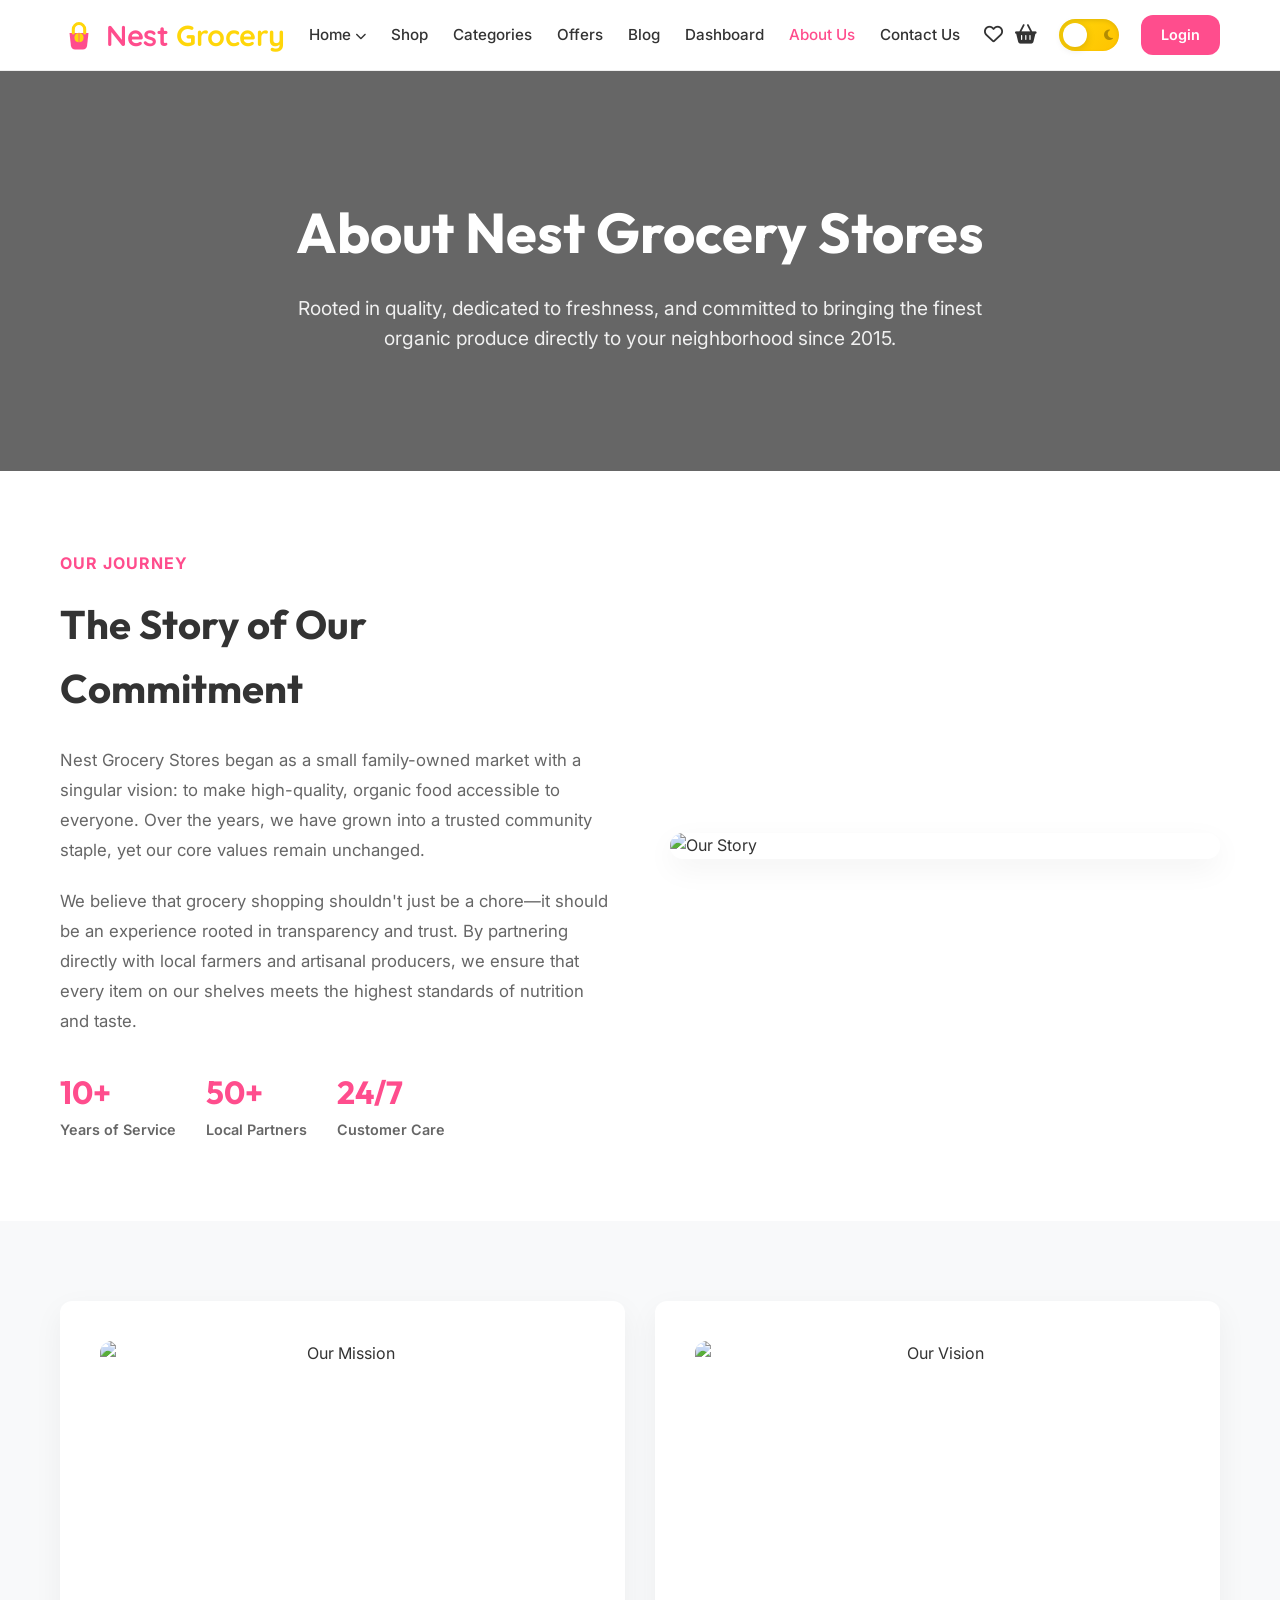
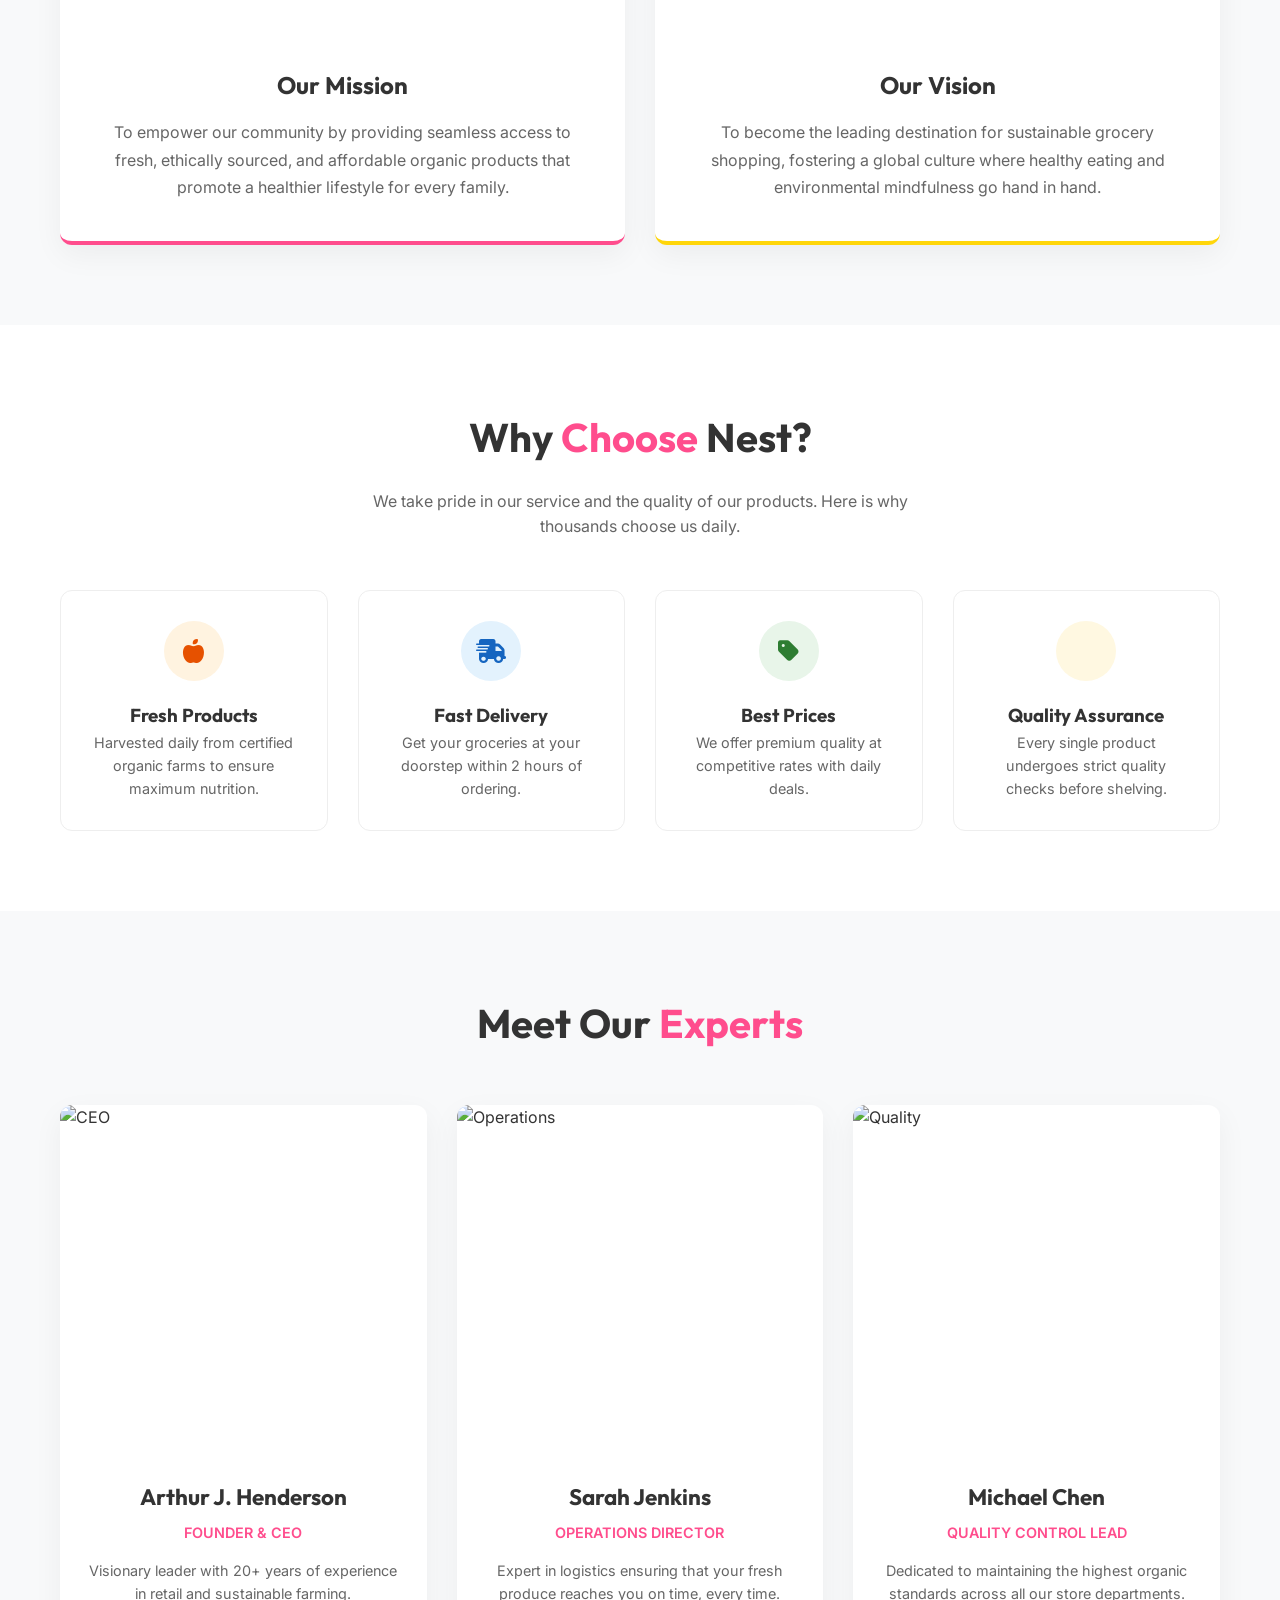
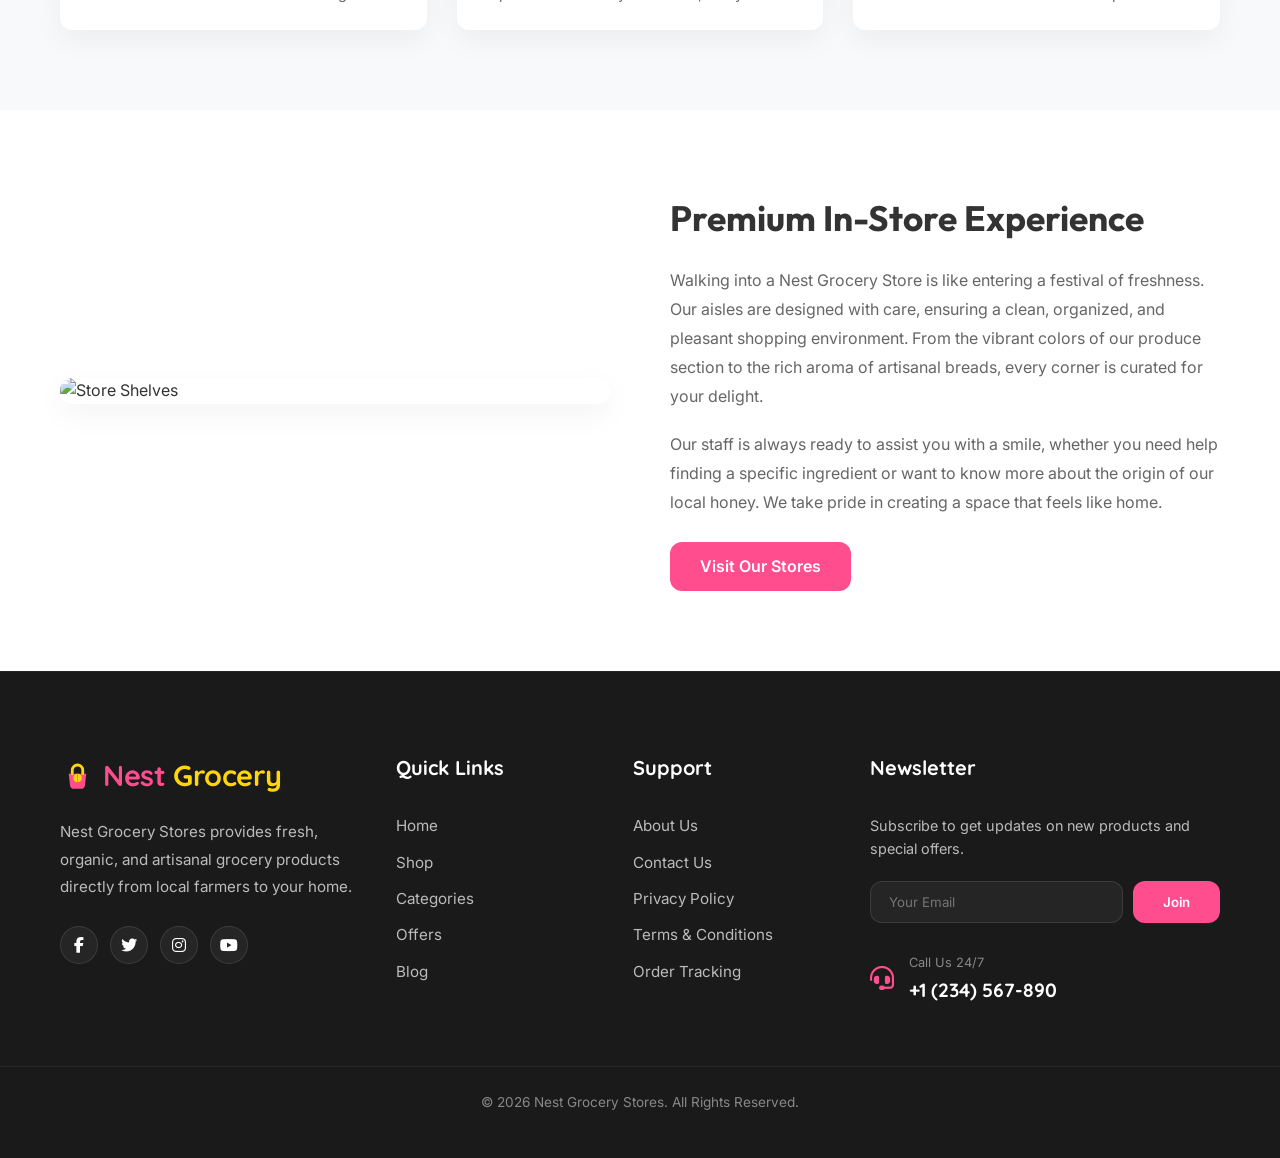
==== commit 4883f0ce: "blog" ====
--- a/about.html
+++ b/about.html
@@ -45,6 +45,11 @@
                     <li><a href="dashboard.html" class="nav-link">Dashboard</a></li>
                     <li><a href="about.html" class="nav-link active">About Us</a></li>
                     <li><a href="contact.html" class="nav-link">Contact Us</a></li>
+                    <!-- Mobile Auth Links (visible only in hamburger drawer) -->
+                    <li class="mobile-auth-links">
+                        <a href="login.html" class="mobile-login">Login</a>
+                        <a href="signup.html" class="mobile-signup">Sign Up</a>
+                    </li>
                 </ul>
             </nav>
             <div class="nav-icons">
@@ -61,7 +66,7 @@
                     </label>
                 </div>
 
-                <a href="login.html" class="btn btn-pink btn-sm" style="margin-left: 10px;">Login</a>
+                <a href="login.html" class="btn btn-pink btn-sm desktop-only-login" style="margin-left: 10px;">Login</a>
 
                 <i class="fas fa-bars mobile-toggle"></i>
             </div>
--- a/css/style.css
+++ b/css/style.css
@@ -183,7 +183,9 @@
     display: flex;
     justify-content: space-between;
     align-items: center;
-    height: 80px;
+    height: 70px;
+    gap: 10px;
+    /* prevent logo + icons from touching each other */
 }
 
 .logo {
@@ -193,19 +195,32 @@
     color: var(--primary-pink);
     display: flex;
     align-items: center;
-    gap: 12px;
+    gap: 8px;
     letter-spacing: -0.5px;
+    /* Allow logo to shrink on small screens so icons never overlap */
+    flex-shrink: 1;
+    min-width: 0;
+    overflow: hidden;
+    white-space: nowrap;
 }
 
 .logo-icon {
     display: flex;
     align-items: center;
     justify-content: center;
+    flex-shrink: 0;
+    /* prevent icon from squishing on small screens */
+    margin: 0;
+    padding: 0;
 }
 
 .logo-icon img {
-    height: 40px;
+    height: 38px;
+    /* slightly trimmed for balanced proportion */
     width: auto;
+    display: block;
+    margin: 0;
+    padding: 0;
 }
 
 .logo span {
@@ -270,7 +285,10 @@
 .nav-icons {
     display: flex;
     align-items: center;
-    gap: 15px;
+    gap: 12px;
+    flex-shrink: 0;
+    /* icons must never wrap or shrink */
+    flex-wrap: nowrap;
 }
 
 .icon-btn {
@@ -784,7 +802,8 @@
 /* Blog Section */
 .blog-grid {
     display: grid;
-    grid-template-columns: repeat(auto-fill, minmax(280px, 1fr));
+    grid-template-columns: repeat(3, 1fr);
+    /* exactly 3 cards per row */
     gap: 30px;
     transition: opacity 0.3s ease;
 }
@@ -816,6 +835,8 @@
 
 .blog-content {
     padding: 25px;
+    display: flex;
+    flex-direction: column;
 }
 
 .blog-date {
@@ -835,6 +856,26 @@
     color: var(--text-muted);
     font-size: 0.95rem;
     margin-bottom: 20px;
+    flex: 1;
+    /* pushes Read More to the bottom consistently */
+}
+
+/* Centre the Read More button inside every blog card */
+.blog-content .btn {
+    align-self: center;
+}
+
+/* Desktop-only: move Sourdough card (4th) next to Spring Harvest (6th) */
+@media (min-width: 769px) {
+    .blog-grid article:nth-child(4) {
+        order: 5;
+        /* Sourdough → slot 5 (just before Spring Harvest) */
+    }
+
+    .blog-grid article:nth-child(5) {
+        order: 4;
+        /* Zero-Waste Kitchen → slot 4 */
+    }
 }
 
 /* Auth Pages (Login/Signup) */
@@ -1120,7 +1161,70 @@
     font-size: 0.8rem;
 }
 
-/* Responsive Design */
+/* =============================================
+   HAMBURGER MENU — MOBILE DRAWER
+   ============================================= */
+
+/* Overlay backdrop */
+.menu-overlay {
+    display: none;
+    position: fixed;
+    inset: 0;
+    background: rgba(0, 0, 0, 0.45);
+    z-index: 998;
+    opacity: 0;
+    transition: opacity 0.3s ease;
+}
+
+.menu-overlay.active {
+    display: block;
+    opacity: 1;
+}
+
+/* Mobile Drawer */
+.nav-links {
+    /* shared base — desktop: flex row, mobile: absolute drawer */
+    display: flex;
+    align-items: center;
+    gap: 25px;
+}
+
+/* Mobile-only nav items (Login/Signup row inside drawer) */
+.mobile-auth-links {
+    display: none;
+}
+
+/* Hamburger icon — hidden by default on desktop */
+.mobile-toggle {
+    display: none;
+    font-size: 1.5rem;
+    cursor: pointer;
+    color: var(--text-color);
+    transition: var(--transition);
+    z-index: 1001;
+}
+
+.mobile-toggle:hover {
+    color: var(--primary-pink);
+}
+
+/* Desktop Login button — shown only on desktop */
+.desktop-only-login {
+    display: inline-block;
+}
+
+/* =============================================
+   RESPONSIVE BREAKPOINTS
+   ============================================= */
+
+/* --- 1440px+ : Wide displays --- */
+@media (min-width: 1441px) {
+    .container {
+        max-width: 1320px;
+    }
+}
+
+/* --- ≤ 1024px : Tablet Landscape / Small Desktop --- */
 @media (max-width: 1024px) {
     .hero-title {
         font-size: 3rem;
@@ -1128,14 +1232,266 @@
 
     .footer-grid {
         grid-template-columns: 1fr 1fr;
-    }
-}
-
+        gap: 30px;
+    }
+
+    .nav-links {
+        gap: 18px;
+    }
+
+    .nav-link {
+        font-size: 0.88rem;
+    }
+
+    /* Shop controls wrap on tablet */
+    .shop-controls {
+        flex-wrap: wrap;
+        gap: 15px;
+    }
+
+    .search-box {
+        width: 100%;
+        order: -1;
+    }
+
+    /* Blog grid: 2 columns on tablet */
+    .blog-grid {
+        grid-template-columns: repeat(2, 1fr);
+    }
+}
+
+/* --- Tablet only (769px – 1024px): centre hero-2 buttons --- */
+@media (min-width: 769px) and (max-width: 1024px) {
+    .hero-2-btns {
+        justify-content: center;
+    }
+}
+
+/* --- ≤ 768px : Tablet Portrait --- */
 @media (max-width: 768px) {
+
+    /* ---- HEADER / NAV ---- */
+    .mobile-toggle {
+        display: block;
+    }
+
+    /* Hide desktop login button in header */
+    .desktop-only-login {
+        display: none;
+    }
+
+    /* Drawer: slide from left */
+    .nav-links {
+        position: fixed;
+        top: 0;
+        left: -110%;
+        width: min(320px, 85vw);
+        height: 100vh;
+        background: var(--bg-color);
+        flex-direction: column;
+        align-items: flex-start;
+        gap: 0;
+        padding: 80px 0 30px;
+        z-index: 999;
+        overflow-y: auto;
+        box-shadow: 4px 0 30px rgba(0, 0, 0, 0.15);
+        transition: left 0.35s cubic-bezier(0.4, 0, 0.2, 1);
+    }
+
+    .nav-links.active {
+        left: 0;
+    }
+
+    /* Drawer header branding strip */
+    .nav-links::before {
+        content: 'Nest Grocery';
+        position: absolute;
+        top: 0;
+        left: 0;
+        right: 0;
+        height: 65px;
+        background: linear-gradient(135deg, var(--primary-pink), #d63370);
+        color: #fff;
+        font-family: 'Quicksand', sans-serif;
+        font-size: 1.35rem;
+        font-weight: 700;
+        display: flex;
+        align-items: center;
+        padding-left: 24px;
+        letter-spacing: -0.3px;
+    }
+
+    /* Drawer close button */
+    .nav-links::after {
+        content: '✕';
+        position: absolute;
+        top: 16px;
+        right: 16px;
+        width: 36px;
+        height: 36px;
+        background: rgba(255, 255, 255, 0.25);
+        border-radius: 50%;
+        color: #fff;
+        font-size: 1rem;
+        display: flex;
+        align-items: center;
+        justify-content: center;
+        cursor: pointer;
+        pointer-events: none;
+        /* close via JS overlay */
+    }
+
+    /* Individual nav items */
+    .nav-links>li {
+        width: 100%;
+        border-bottom: 1px solid var(--border-color);
+    }
+
+    .nav-links>li:last-child {
+        border-bottom: none;
+    }
+
+    .nav-link {
+        display: block;
+        width: 100%;
+        padding: 15px 24px;
+        font-size: 1rem;
+        font-weight: 600;
+        color: var(--text-color);
+    }
+
+    .nav-link:hover,
+    .nav-link.active {
+        color: var(--primary-pink);
+        background: rgba(255, 77, 141, 0.06);
+    }
+
+    /* Dropdown inside drawer */
+    .dropdown-menu {
+        position: static;
+        opacity: 1;
+        visibility: visible;
+        transform: none;
+        box-shadow: none;
+        border: none;
+        background: rgba(255, 77, 141, 0.04);
+        padding: 0;
+        border-radius: 0;
+        width: 100%;
+    }
+
+    .dropdown:hover .dropdown-menu {
+        transform: none;
+    }
+
+    .dropdown-link {
+        padding: 12px 40px;
+        border-top: 1px solid var(--border-color);
+        font-size: 0.9rem;
+    }
+
+    /* Mobile auth links inside drawer */
+    .mobile-auth-links {
+        display: flex;
+        flex-direction: column;
+        gap: 10px;
+        width: 100%;
+        padding: 20px 24px;
+        margin-top: auto;
+        border-top: 2px solid var(--border-color);
+    }
+
+    .mobile-auth-links a {
+        display: block;
+        text-align: center;
+        padding: 12px;
+        border-radius: var(--radius);
+        font-weight: 700;
+        font-size: 0.95rem;
+        transition: var(--transition);
+    }
+
+    .mobile-auth-links .mobile-login {
+        background: linear-gradient(135deg, var(--primary-pink), #d63370);
+        color: #fff;
+    }
+
+    .mobile-auth-links .mobile-signup {
+        background: linear-gradient(135deg, var(--primary-yellow), #ffb300);
+        color: #222;
+    }
+
+    .mobile-auth-links a:hover {
+        transform: translateY(-2px);
+        box-shadow: 0 5px 15px rgba(255, 77, 141, 0.25);
+    }
+
+    /* ---- HERO ---- */
+    .hero-1 {
+        height: auto;
+        padding: 50px 0 40px;
+        text-align: center;
+    }
+
+    .hero-1 .container {
+        flex-direction: column !important;
+        gap: 30px !important;
+    }
+
+    .hero-content {
+        flex: unset;
+        width: 100%;
+    }
+
+    .hero-image {
+        flex: unset;
+        width: 100%;
+        max-width: 450px;
+        margin: 0 auto;
+    }
+
+    .hero-title {
+        font-size: 2.6rem;
+    }
+
+    .hero-tag {
+        font-size: 0.85rem;
+    }
+
+    .hero-desc {
+        margin: 0 auto 30px;
+        font-size: 1rem;
+    }
+
+    .hero-btns {
+        justify-content: center !important;
+        flex-wrap: wrap !important;
+    }
+
+    .hero-2-grid {
+        grid-template-columns: 1fr;
+        text-align: center;
+    }
+
+    .hero-2-text h1 {
+        font-size: 2.2rem;
+    }
+
+    /* ---- SECTIONS ---- */
+    .section {
+        padding: 50px 0;
+    }
+
+    .section-title {
+        font-size: 2rem;
+        margin-bottom: 30px;
+    }
+
+    /* ---- FOOTER ---- */
     .footer-grid {
         grid-template-columns: 1fr;
         text-align: center;
-        gap: 50px;
+        gap: 40px;
     }
 
     .footer-logo,
@@ -1149,72 +1505,166 @@
         margin: 0 auto 25px;
     }
 
-    .nav-links {
-        position: fixed;
-        top: 80px;
-        left: -100%;
+    .newsletter-form {
+        flex-direction: column;
+    }
+
+    .newsletter-form input,
+    .newsletter-form button {
         width: 100%;
-        height: calc(100vh - 80px);
-        background-color: var(--bg-color);
-        flex-direction: column;
-        padding: 40px;
-        transition: 0.3s;
-        z-index: 999;
-    }
-
-    .nav-links.active {
-        left: 0;
-    }
-
-    .mobile-toggle {
-        display: block;
-    }
-
-    .hero-1 {
-        height: auto;
-        padding: 60px 0;
-        flex-direction: column;
-        text-align: center;
-    }
-
-    .hero-desc {
-        margin: 0 auto 35px;
-    }
-
-    .hero-2-grid {
-        grid-template-columns: 1fr;
-        text-align: center;
-    }
-
+    }
+
+    /* ---- DASHBOARD ---- */
     .dashboard-grid {
         grid-template-columns: 1fr;
     }
-}
-
+
+    /* ---- SHOP CONTROLS ---- */
+    .shop-controls {
+        flex-direction: column;
+        align-items: stretch;
+        gap: 12px;
+    }
+
+    .search-box {
+        width: 100%;
+    }
+
+    .shop-controls>div {
+        flex-direction: column;
+        gap: 10px !important;
+    }
+
+    .shop-controls select {
+        width: 100%;
+    }
+
+    /* ---- ABOUT PAGE ---- */
+    .story-grid,
+    .mv-grid {
+        grid-template-columns: 1fr;
+    }
+
+    .about-hero-content h1 {
+        font-size: 2.2rem;
+    }
+
+    .about-hero-content p {
+        font-size: 1rem;
+    }
+
+    /* ---- HOME2 PROMO ---- */
+    .home2-promo-grid {
+        grid-template-columns: 1fr !important;
+    }
+
+    /* ---- TRENDING CATEGORIES (Home2) ---- */
+    .home2-cat-grid {
+        grid-template-columns: 1fr !important;
+    }
+
+    /* ---- OFFER BANNER ---- */
+    .offer-banner {
+        padding: 40px 20px;
+    }
+}
+
+/* --- ≤ 480px : Mobile Portrait --- */
 @media (max-width: 480px) {
     .hero-title {
-        font-size: 2.5rem;
+        font-size: 2rem;
+    }
+
+    .hero-desc {
+        font-size: 0.95rem;
     }
 
     .section-title {
-        font-size: 2rem;
-    }
-
+        font-size: 1.75rem;
+    }
+
+    .hero-btns .btn {
+        padding: 10px 22px;
+        font-size: 0.9rem;
+    }
+
+    /* nav-icons compact on mobile */
+    .nav-icons {
+        gap: 8px;
+    }
+
+    /* Logo shrinks earlier on phones */
+    .logo {
+        font-size: 1.35rem;
+    }
+
+    .logo-icon img {
+        height: 30px;
+    }
+
+    /* Smaller theme switch */
+    .theme-switch {
+        width: 44px;
+        height: 26px;
+    }
+
+    .slider:before {
+        height: 18px;
+        width: 18px;
+        bottom: 4px;
+        left: 4px;
+    }
+
+    input:checked+.slider:before {
+        transform: translateX(18px);
+    }
+
+    /* Footer */
     .footer-grid {
         grid-template-columns: 1fr;
-    }
-}
-
-.pagination-container,
-.page-numbers {
-    gap: 12px;
-}
-
-@media (max-width: 480px) {
-
+        gap: 30px;
+    }
+
+    /* Products grid — single column on very small screens */
+    .products-grid {
+        grid-template-columns: 1fr;
+    }
+
+    .product-price-row {
+        flex-direction: column;
+        align-items: flex-start;
+        gap: 10px;
+    }
+
+    .add-btn {
+        width: 100%;
+        text-align: center;
+    }
+
+    /* Category cards 2-col on mobile */
+    .categories-grid {
+        grid-template-columns: repeat(2, 1fr);
+        gap: 12px;
+    }
+
+    .category-card {
+        padding: 20px 10px;
+    }
+
+    .category-icon {
+        font-size: 2rem;
+    }
+
+    /* Dashboard stats single col */
+    .dash-stats {
+        grid-template-columns: 1fr;
+    }
+
+    /* Pagination */
     .pagination-container,
     .page-numbers {
         gap: 6px;
+        flex-wrap: wrap;
     }
 
     .pagination-btn,
@@ -1222,6 +1672,163 @@
         width: 36px;
         height: 36px;
         font-size: 0.85rem;
+    }
+
+    /* Auth */
+    .auth-card {
+        padding: 30px 20px;
+    }
+
+    /* Contact / Blog grids */
+    .blog-grid {
+        grid-template-columns: 1fr;
+    }
+
+    /* Offer banner */
+    .offer-banner {
+        padding: 30px 15px;
+    }
+
+    /* About hero */
+    .about-hero {
+        height: 280px;
+    }
+
+    .about-hero-content h1 {
+        font-size: 1.8rem;
+    }
+}
+
+/* --- ≤ 320px : Very small phones --- */
+@media (max-width: 320px) {
+    .nav-container {
+        height: 62px;
+        gap: 6px;
+    }
+
+    .hero-title {
+        font-size: 1.7rem;
+    }
+
+    .logo {
+        font-size: 1.1rem;
+        gap: 5px;
+    }
+
+    .logo-icon img {
+        height: 26px;
+    }
+
+    .nav-icons {
+        gap: 6px;
+    }
+
+    .icon-btn {
+        font-size: 0.95rem;
+    }
+
+    /* Hide theme switch on the smallest screens to reclaim space */
+    .theme-switch-wrapper {
+        display: none;
+    }
+
+    .section-title {
+        font-size: 1.5rem;
+    }
+
+    .categories-grid {
+        grid-template-columns: repeat(2, 1fr);
+    }
+}
+
+/* Pagination base */
+.pagination-container,
+.page-numbers {
+    gap: 12px;
+}
+
+/* =============================================
+   PAGE HERO — Categories, Blog, Contact
+   ============================================= */
+.page-hero {
+    position: relative;
+    height: 380px;
+    display: flex;
+    align-items: center;
+    justify-content: center;
+    text-align: center;
+    background-size: cover;
+    background-position: center;
+    background-repeat: no-repeat;
+    overflow: hidden;
+}
+
+/* Dark gradient overlay for text legibility */
+.page-hero::before {
+    content: '';
+    position: absolute;
+    inset: 0;
+    background: linear-gradient(135deg,
+            rgba(255, 77, 141, 0.50) 0%,
+            rgba(0, 0, 0, 0.52) 100%);
+    z-index: 1;
+}
+
+.page-hero .container {
+    position: relative;
+    z-index: 2;
+}
+
+.page-hero h1 {
+    font-size: 3rem;
+    color: #fff;
+    margin-bottom: 14px;
+    text-shadow: 0 2px 12px rgba(0, 0, 0, 0.35);
+}
+
+.page-hero h1 span {
+    color: var(--primary-yellow);
+}
+
+.page-hero p {
+    color: rgba(255, 255, 255, 0.88);
+    max-width: 620px;
+    margin: 0 auto;
+    font-size: 1.1rem;
+    line-height: 1.7;
+    text-shadow: 0 1px 6px rgba(0, 0, 0, 0.3);
+}
+
+/* Per-page background images */
+.page-hero--categories {
+    background-image: url('https://images.pexels.com/photos/264636/pexels-photo-264636.jpeg?auto=compress&cs=tinysrgb&w=1600');
+}
+
+.page-hero--blog {
+    background-image: url('https://images.unsplash.com/photo-1490645935967-10de6ba17061?auto=format&fit=crop&q=80&w=1600');
+}
+
+.page-hero--contact {
+    background-image: url('https://images.unsplash.com/photo-1423666639041-f56000c27a9a?auto=format&fit=crop&q=80&w=1600');
+}
+
+.page-hero--shop {
+    background-image: url('https://images.unsplash.com/photo-1542838132-92c53300491e?auto=format&fit=crop&q=80&w=1600');
+}
+
+/* Responsive hero height */
+@media (max-width: 768px) {
+    .page-hero {
+        height: 280px;
+    }
+
+    .page-hero h1 {
+        font-size: 2rem;
+    }
+
+    .page-hero p {
+        font-size: 0.95rem;
+        padding: 0 10px;
     }
 }
 
